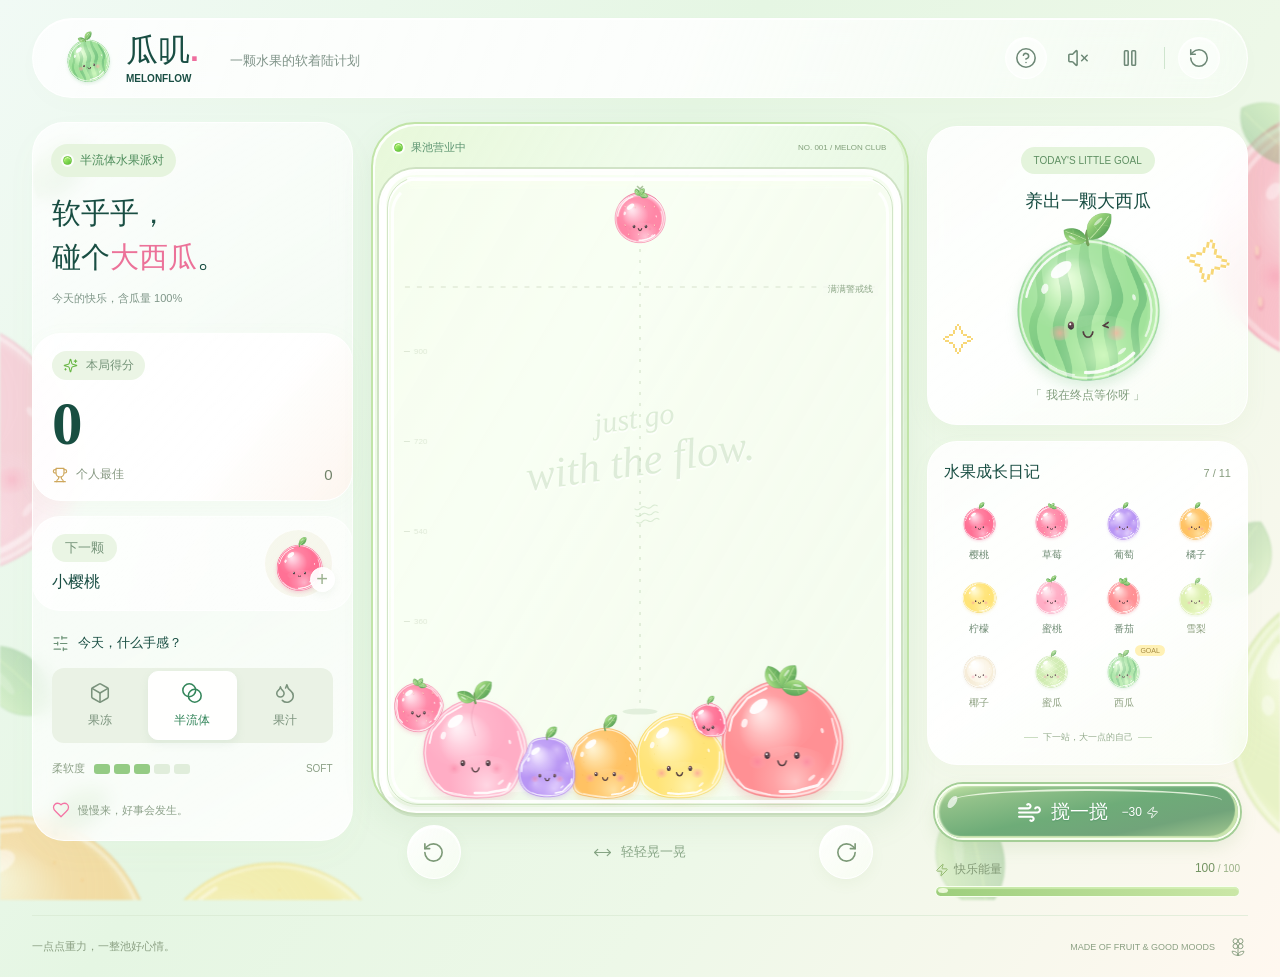
==== index.html @ a5ca7ea1 "初始化仓库" ====
<!doctype html>
<html lang="zh-CN">
<head>
  <meta charset="UTF-8">
  <meta name="viewport" content="width=device-width, initial-scale=1, viewport-fit=cover">
  <meta name="theme-color" content="#f4f8f4">
  <meta name="description" content="瓜叽 MelonFlow，一池软乎乎的水果，半流体物理合成小游戏。">
  <title>瓜叽 MelonFlow · 半流体水果派对</title>
  <link rel="stylesheet" href="styles.css">
  <script defer src="vendor/matter.min.js"></script>
  <script defer src="vendor/lucide.min.js"></script>
  <script defer src="fruit-art.js"></script>
  <script defer src="game.js"></script>
</head>
<body>
  <canvas id="orchard-backdrop" aria-hidden="true"></canvas>
  <div class="app-shell">
    <header class="site-header">
      <a class="brand" href="./index.html" aria-label="瓜叽 MelonFlow 首页">
        <canvas class="brand-fruit" width="112" height="112" aria-hidden="true"></canvas>
        <span class="brand-type"><strong>瓜叽<span class="brand-dot">.</span></strong><span>MELONFLOW</span></span>
      </a>
      <span class="header-caption">一颗水果的软着陆计划</span>
      <nav class="header-actions" aria-label="游戏设置">
        <button class="icon-button" id="help-button" title="玩法" aria-label="查看玩法"><i data-lucide="circle-help"></i></button>
        <button class="icon-button" id="sound-button" title="开启声音" aria-label="开启声音" aria-pressed="false"><i data-lucide="volume-x"></i></button>
        <button class="icon-button" id="pause-button" title="暂停" aria-label="暂停游戏" aria-pressed="false"><i data-lucide="pause"></i></button>
        <span class="action-divider"></span>
        <button class="icon-button" id="restart-button" title="重新开始" aria-label="重新开始"><i data-lucide="rotate-ccw"></i></button>
      </nav>
    </header>

    <main class="game-layout">
      <aside class="left-column">
        <div class="intro">
          <div class="eyebrow"><span class="live-dot"></span> 半流体水果派对</div>
          <h1>软乎乎，<br>碰个<span class="pink-word">大西瓜</span>。</h1>
          <span class="handwritten">今天的快乐，含瓜量 100%</span>
        </div>

        <section class="score-section" aria-label="分数">
          <div class="section-label"><i data-lucide="sparkles"></i> 本局得分</div>
          <div id="score" class="score-number" aria-live="polite">0</div>
          <div class="best-score"><i data-lucide="trophy"></i> 个人最佳 <strong id="best-score">0</strong></div>
        </section>

        <section class="next-section" aria-label="下一颗水果">
          <div><div class="section-label">下一颗</div><div class="next-name" id="next-name">小草莓</div></div>
          <div class="next-fruit-wrap"><canvas id="next-fruit" width="160" height="160" aria-label="下一颗水果预览"></canvas><span class="next-plus">+</span></div>
        </section>

        <section class="physics-section" aria-labelledby="physics-heading">
          <h2 id="physics-heading"><i data-lucide="sliders-horizontal"></i> 今天，什么手感？</h2>
          <div class="mode-options" role="group" aria-label="水果物态">
            <button data-mode="jelly" aria-pressed="false"><i data-lucide="box"></i><span>果冻</span></button>
            <button data-mode="soft" class="active" aria-pressed="true"><i data-lucide="blend"></i><span>半流体</span></button>
            <button data-mode="juice" aria-pressed="false"><i data-lucide="droplets"></i><span>果汁</span></button>
          </div>
          <div class="material-readout"><span id="mode-state">柔软度</span><span class="softness-meter" aria-hidden="true"><b></b><b></b><b></b><b></b><b></b></span><span id="mode-value">SOFT</span></div>
        </section>

        <div class="little-note"><i data-lucide="heart"></i><span>慢慢来，好事会发生。</span></div>
      </aside>

      <section class="play-column" aria-label="水果合成果池">
        <div class="stage-heading"><span><span class="live-dot"></span> <span id="stage-status">果池营业中</span></span><span class="stage-id">NO. 001 / MELON CLUB</span></div>
        <div class="tank" id="tank">
          <div class="tank-topline"></div>
          <canvas id="game-canvas" width="520" height="640" tabindex="0" aria-label="水果果池，移动指针瞄准，点击投放；方向键瞄准，回车投放"></canvas>
          <div class="tank-watermark" aria-hidden="true"><span>just go</span><strong>with the flow.</strong><i data-lucide="waves"></i></div>
          <div class="danger-tag" aria-hidden="true">满满警戒线</div>
          <div class="combo-toast" id="combo-toast" role="status"></div>
          <div class="tank-overlay" id="pause-overlay" hidden><div class="overlay-symbol"><i data-lucide="coffee"></i></div><h2>休息一小口</h2><p>水果们也在等你。</p><button class="primary-button" id="resume-button"><i data-lucide="play"></i> 继续快乐</button></div>
          <div class="tank-overlay" id="gameover-overlay" hidden><canvas id="over-fruit" width="200" height="200"></canvas><div class="eyebrow">这池快乐，已满格</div><h2>下次一定有大西瓜</h2><p>本局得分 <strong id="final-score">0</strong></p><button class="primary-button" id="again-button"><i data-lucide="rotate-ccw"></i> 再来一池</button></div>
        </div>
        <div class="tilt-controls"><button id="tilt-left" class="tilt-button" title="向左倾斜（A）" aria-label="向左倾斜"><i data-lucide="rotate-ccw"></i></button><span><i data-lucide="move-horizontal"></i> 轻轻晃一晃</span><button id="tilt-right" class="tilt-button" title="向右倾斜（D）" aria-label="向右倾斜"><i data-lucide="rotate-cw"></i></button></div>
      </section>

      <aside class="right-column">
        <section class="goal-section" aria-label="终极目标">
          <span class="tag">TODAY'S LITTLE GOAL</span>
          <h2>养出一颗大西瓜</h2>
          <div class="goal-fruit"><span class="spark spark-one">✧</span><canvas id="goal-fruit" width="340" height="300" aria-label="软萌西瓜"></canvas><span class="spark spark-two">✧</span></div>
          <span class="goal-caption">「 我在终点等你呀 」</span>
        </section>

        <section class="evolution-section" aria-labelledby="evolution-heading">
          <div class="section-title"><h2 id="evolution-heading">水果成长日记</h2><span id="discovered-count">5 / 11</span></div>
          <div class="fruit-collection" id="fruit-collection"></div>
          <div class="evolution-foot"><span class="mini-line"></span> 下一站，大一点的自己 <span class="mini-line"></span></div>
        </section>

        <section class="stir-section" aria-label="搅动果池">
          <button class="stir-button" id="stir-button"><i data-lucide="wind"></i><span>搅一搅</span><small>−30</small><i data-lucide="zap" class="small-zap"></i></button>
          <div class="energy-label"><span><i data-lucide="zap"></i> 快乐能量</span><strong><span id="energy-value">100</span><small> / 100</small></strong></div>
          <div class="energy-track" role="progressbar" aria-label="快乐能量" aria-valuemin="0" aria-valuemax="100" aria-valuenow="100"><div id="energy-fill"></div></div>
        </section>
      </aside>
    </main>

    <footer class="site-footer"><span>一点点重力，一整池好心情。</span><span class="footer-brand">MADE OF FRUIT & GOOD MOODS <i data-lucide="flower-2"></i></span></footer>
  </div>

  <dialog id="help-dialog" class="modal">
    <button class="icon-button modal-close" aria-label="关闭玩法"><i data-lucide="x"></i></button>
    <div class="eyebrow">WELCOME TO MELON CLUB</div><h2>一池水果，慢慢变大。</h2>
    <p>移动鼠标瞄准，点击投放；在手机上拖动瞄准，松手投放。两颗相同的水果碰在一起，就会融合长大。</p>
    <p>直接按住水果，就可以揉捏、拉伸，松手后软软地弹回来。切换果冻、半流体、果汁，感受不同弹性。</p>
    <p>按住左右按钮倾斜果池，或消耗 30 能量搅一搅。能量会慢慢恢复。</p>
    <p>水果持续超过警戒线 3 秒，本局结束。合出大西瓜后可以继续挑战更高分！</p>
    <div class="key-guide"><span><kbd>←</kbd><kbd>→</kbd> 瞄准</span><span><kbd>Enter</kbd> 投放</span><span><kbd>A</kbd><kbd>D</kbd> 倾斜</span><span><kbd>Space</kbd> 搅动</span><span><kbd>P</kbd> 暂停</span></div>
    <button class="primary-button modal-close">好，开瓜！ <i data-lucide="arrow-right"></i></button>
  </dialog>
  <dialog id="restart-dialog" class="modal compact-modal"><h2>开启新的一池？</h2><p>本局进度将重新开始，个人最佳会保留。</p><div class="dialog-actions"><button class="secondary-button" id="cancel-restart">继续这局</button><button class="primary-button" id="confirm-restart">重新开始</button></div></dialog>
  <div id="notice" class="notice" role="status"></div>
  <noscript>请开启浏览器 JavaScript 来玩瓜叽。</noscript>
</body>
</html>
---- styles.css ----
@charset "UTF-8";
:root {
  font-family: "Segoe UI", "PingFang SC", "Microsoft YaHei", sans-serif;
  color: #194e43;
  background: #eef9ec;
  font-synthesis: none;
  --ink: #194e43;
  --muted: #7e9786;
  --green: #68aa70;
  --line: #dcebd6;
  --pink: #ed76a0;
  --mint: #e8f4e2;
  --glass: linear-gradient(145deg, #ffffffd9, #fffffff0 55%, #fafff8b5);
}
* { box-sizing: border-box; letter-spacing: 0; }
body { margin: 0; min-width: 320px; background: linear-gradient(125deg, #f1faf5 0%, #e5f6e3 39%, #edf8e8 66%, #fff8f0 100%); }
#orchard-backdrop { position: fixed; inset: 0; width: 100%; height: 100%; pointer-events: none; z-index: 0; filter: blur(1.2px); }
button, a { -webkit-tap-highlight-color: transparent; }
button { font: inherit; cursor: pointer; transition: background .18s, transform .18s, box-shadow .18s; }
button:disabled { cursor: default; }
button:focus-visible, a:focus-visible { outline: 3px solid #f48ab0; outline-offset: 4px; }
button:hover:not(:disabled) { transform: translateY(-2px); }
button:active:not(:disabled) { transform: translateY(1px); }
svg { width: 20px; height: 20px; stroke-width: 1.7; flex-shrink: 0; }
button svg { pointer-events: none; }
h1, h2, p { margin: 0; }
h2 { font-size: 16px; font-weight: 650; }
[hidden] { display: none !important; }
.app-shell { position: relative; z-index: 1; max-width: 1440px; padding: 20px 48px 0; margin: auto; }
.site-header { height: 80px; display: flex; align-items: center; border: 1px solid #ffffffdb; border-radius: 40px; padding: 0 27px; gap: 31px; background: linear-gradient(110deg, #ffffffc9, #ffffffe0 52%, #fafffa8f); box-shadow: 0 7px 25px #648e4b04, inset 0 1px 0 #fff; backdrop-filter: blur(12px); }
.brand { display: flex; align-items: center; text-decoration: none; color: var(--ink); gap: 10px; }
.brand-fruit { width: 56px; height: 56px; transform: rotate(-8deg); }
.brand-type { display: flex; flex-direction: column; gap: 0; }
.brand-type strong { font-size: 32px; font-weight: 900; line-height: 1.15; }
.brand-dot { color: #ee6e9e; }
.brand-type > span { font-size: 10px; font-weight: 750; margin-top: 4px; }
.header-caption { font-size: 13px; color: #7f9388; padding-top: 6px; }
.header-actions { margin-left: auto; display: flex; align-items: center; gap: 10px; }
.icon-button { width: 42px; height: 42px; border: 1px solid transparent; background: transparent; color: #6d8876; border-radius: 50%; display: grid; place-items: center; }
.icon-button:first-child, .icon-button:last-child { background: #ffffff82; border-color: #ffffffc9; box-shadow: inset 0 1px 2px #fff; }
.icon-button:hover { background: #fff; color: #378757; box-shadow: 0 4px 12px #7fbc7d1f; }
.icon-button svg { width: 22px; height: 22px; }
.action-divider { width: 1px; height: 22px; background: #cfe5ce; margin: 0 3px; }

.game-layout { display: grid; grid-template-columns: minmax(235px, .94fr) minmax(390px, 1.58fr) minmax(235px, .94fr); gap: 22px; margin: 24px 0 18px; align-items: start; }
.left-column, .right-column { min-width: 0; }
.left-column { background: linear-gradient(150deg, #ffffffc4, #ffffff8f 48%, #ffffffe0); border: 1px solid #ffffffd9; border-radius: 38px; padding: 24px 23px 23px; box-shadow: 0 12px 36px #83a97407; backdrop-filter: blur(9px); }
.intro { padding: 0 0 7px; }
.eyebrow { font-size: 12px; font-weight: 650; color: #4f8d5c; display: inline-flex; align-items: center; gap: 8px; }
.intro .eyebrow { border-radius: 20px; padding: 8px 12px; margin-left: -1px; background: #e6f4de; }
.live-dot { width: 9px; height: 9px; border: 1px solid #6cc33f; border-radius: 50%; background: linear-gradient(135deg, #b6f973, #53bd35); box-shadow: 0 0 0 2px #ffffffd9, inset 0 1px 1px #e9ffbd; display: inline-block; }
.intro h1 { font-size: 35px; line-height: 1.53; font-weight: 850; margin-top: 14px; white-space: nowrap; }
.pink-word { color: #ec7299; }
.handwritten { font-size: 13px; color: #7f9688; display: block; margin-top: 9px; line-height: 1.7; }
.score-section { position: relative; padding: 19px 23px 18px; margin: 19px -24px 0; border: 1px solid #fff; border-radius: 29px; background: linear-gradient(130deg, #ffffffdb, #fffffff0 62%, #fff3edc4); box-shadow: 0 4px 21px #a9ce940b; }
.section-label { font-size: 13px; color: #749378; display: flex; gap: 8px; align-items: center; }
.score-section .section-label { display: inline-flex; padding: 6px 11px; border-radius: 20px; background: #ebf5e5; font-size: 12px; }
.section-label svg { width: 15px; height: 15px; color: #6ab847; }
.score-number { font-family: Georgia, "Times New Roman", serif; font-size: 69px; font-weight: 600; line-height: 1.05; margin-top: 12px; color: #184e41; font-variant-numeric: tabular-nums; }
.score-number.pop { animation: score-pop .3s ease; }
.best-score { display: flex; align-items: center; gap: 8px; font-size: 12px; color: #859780; margin-top: 10px; }
.best-score svg { width: 16px; height: 16px; color: #cea75c; }
.best-score strong { font-size: 15px; font-weight: 500; color: #718269; margin-left: auto; }
.next-section { display: flex; align-items: center; justify-content: space-between; padding: 13px 23px; margin: 15px -24px 0; min-height: 108px; border: 1px solid #ffffffba; border-radius: 28px; background: linear-gradient(125deg, #ffffffd9, #ffffff80); }
.next-section .section-label { background: #eaf5e4; display: inline-flex; border-radius: 16px; padding: 5px 13px; }
.next-name { font-size: 16px; font-weight: 650; margin-top: 10px; }
.next-fruit-wrap { width: 84px; height: 84px; position: relative; background: linear-gradient(135deg, #f6f8ed, #f3f1e4b3); border: 1px solid #ffffffc9; border-radius: 50%; }
.next-fruit-wrap canvas { width: 82px; height: 82px; }
.next-plus { position: absolute; right: -3px; bottom: 5px; background: #ffffffed; box-shadow: 0 3px 8px #87a5741a; border: 1px solid #fff; border-radius: 50%; width: 25px; height: 25px; display: grid; place-items: center; font-size: 20px; color: #9bb18f; }
.physics-section { padding-top: 23px; }
.physics-section h2 { display: flex; align-items: center; gap: 9px; font-size: 14px; }
.physics-section h2 svg { width: 17px; height: 17px; color: #6c9277; }
.mode-options { display: grid; grid-template-columns: repeat(3, 1fr); gap: 3px; background: #eaf2e5; padding: 3px; border-radius: 12px; margin-top: 16px; }
.mode-options button { display: flex; flex-direction: column; align-items: center; gap: 8px; border: 1px solid transparent; color: #7a927c; background: transparent; padding: 10px 2px; border-radius: 10px; font-size: 12px; white-space: nowrap; }
.mode-options button svg { width: 22px; height: 22px; }
.mode-options button.active { background: #fffffffa; color: #34865b; border-color: #fff; box-shadow: 0 4px 10px #87b0881f; }
.material-readout { display: flex; gap: 9px; align-items: center; color: #8ca086; font-size: 11px; margin-top: 18px; }
.material-readout > span:last-child { margin-left: auto; font-size: 10px; }
.softness-meter { display: flex; gap: 4px; }
.softness-meter b { height: 10px; width: 16px; background: #96cb85; border-radius: 3px; }
.softness-meter b:nth-child(n+4) { background: #ddecda; }
.little-note { font-size: 12px; color: #8da18a; margin-top: 28px; display: flex; align-items: center; gap: 8px; }
.little-note svg { width: 18px; height: 18px; color: #f474a4; }

.play-column { position: relative; isolation: isolate; padding: 4px 8px 0; }
.play-column:before { content: ""; position: absolute; inset: 0 0 79px; z-index: -1; border: 2px solid #c1e4a8; border-radius: 44px; background: linear-gradient(120deg, #e6f8ce96, #f6fff1ad 35%, #c7e8bf61 100%); box-shadow: inset 2px 2px 0 #ffffffd6, inset -3px -2px 0 #d4edc58c, 0 13px 30px #84a7731a; }
.stage-heading { display: flex; justify-content: space-between; align-items: center; font-size: 12px; color: #5c9470; height: 43px; margin: 0 21px; }
.stage-heading > span:first-child { display: flex; align-items: center; gap: 8px; }
.stage-id { font-size: 9px; color: #82a07b; }
.tank { aspect-ratio: 520 / 640; width: 100%; position: relative; isolation: isolate; border: 2px solid #ffffffe6; border-radius: 37px; background: #fbfff6b8; box-shadow: 0 0 0 2px #c1d7b5a8, inset 0 0 0 4px #ffffffb8, inset 5px 0 1px #fff, inset -5px 0 1px #fff, inset 0 -8px 2px #e2eed49c, 0 4px 0 #a9c89959; overflow: hidden; transition: transform .18s ease; }
.tank:before { content: ""; position: absolute; inset: 6px; border: 1px solid #aecb9e80; border-radius: 31px; box-shadow: inset 1px 2px 0 #fff, 0 0 1px #fff; z-index: 3; pointer-events: none; }
.tank:after { content: ""; pointer-events: none; position: absolute; inset: 12px 10px 8px; border: 3px solid transparent; border-left-color: #ffffffd9; border-right-color: #ffffffdb; border-bottom-color: #ffffffd9; border-radius: 30px; z-index: 4; }
.tank-topline { position: absolute; top: 6px; left: 26px; right: 26px; height: 4px; border-radius: 8px; background: #ffffffed; z-index: 3; box-shadow: 0 4px 5px #fafff0c9; }
#game-canvas { position: absolute; inset: 0; width: 100%; height: 100%; touch-action: none; z-index: 2; cursor: crosshair; outline: none; }
.tank-watermark { position: absolute; left: 0; right: 0; top: 36%; display: flex; align-items: center; flex-direction: column; pointer-events: none; color: #bfdab780; text-shadow: 0 2px 0 #ffffffb0; transform: rotate(-8deg); font-family: Georgia, serif; z-index: 0; }
.tank-watermark span { font-size: 30px; font-style: italic; }
.tank-watermark strong { font-size: 43px; font-style: italic; font-weight: 400; line-height: 1.2; }
.tank-watermark svg { margin-top: 14px; width: 36px; height: 27px; stroke-width: 1; }
.danger-tag { position: absolute; top: 17.5%; right: 21px; font-size: 9px; color: #91aa8a; background: #f5fbf1b8; padding: 0 5px; pointer-events: none; z-index: 3; }
.tilt-controls { display: flex; align-items: center; justify-content: space-between; padding: 0 28px; height: 79px; }
.tilt-button { background: linear-gradient(140deg, #fffffff5, #fbfff6a1); border: 1px solid #fff; border-radius: 50%; color: #7d9a78; width: 54px; height: 54px; box-shadow: 0 5px 14px #7ba56710, inset 0 2px 1px #fff; display: grid; place-items: center; touch-action: none; user-select: none; }
.tilt-button svg { width: 23px; height: 23px; }
.tilt-controls > span { font-size: 13px; color: #86a484; display: flex; align-items: center; gap: 9px; }
.tilt-controls > span svg { width: 19px; height: 19px; stroke-width: 1.5; }
.combo-toast { position: absolute; top: 23%; left: 0; right: 0; text-align: center; font-size: 22px; font-weight: 800; color: #ea7999; text-shadow: 0 2px 0 #fff; z-index: 4; pointer-events: none; opacity: 0; transform: translateY(8px); transition: .2s; }
.combo-toast.show { opacity: 1; transform: translateY(0); }

.right-column { padding-top: 4px; }
.goal-section { position: relative; text-align: center; border: 1px solid #fff; border-radius: 36px; background: var(--glass); padding: 23px 20px 20px; box-shadow: 0 8px 22px #a1be8510; backdrop-filter: blur(10px); }
.tag { font-size: 10px; background: #e4f4dc; color: #609064; border-radius: 20px; padding: 8px 13px; display: inline-block; }
.goal-section h2 { font-size: 21px; margin-top: 15px; font-weight: 750; }
.goal-fruit { position: relative; height: 185px; display: flex; justify-content: center; align-items: center; margin-top: 8px; }
.goal-fruit canvas { width: 240px; height: 212px; max-width: 100%; object-fit: contain; animation: float 4.6s ease-in-out infinite; }
.spark { position: absolute; color: #f7d777; text-shadow: 0 1px 0 #fff, 1px 0 0 #fff; font-size: 46px; font-family: Georgia, serif; }
.spark-one { top: 17px; right: 0; transform: rotate(9deg); }
.spark-two { bottom: 20px; left: 0; font-size: 32px; }
.goal-caption { font-size: 12px; color: #829e7e; display: inline-block; margin-top: 7px; }
.evolution-section { border: 1px solid #fff; border-radius: 30px; padding: 22px 23px 21px; margin-top: 16px; background: var(--glass); box-shadow: 0 7px 25px #9abc8a08; backdrop-filter: blur(10px); }
.section-title { display: flex; align-items: center; justify-content: space-between; gap: 5px; }
.section-title h2 { font-size: 16px; font-weight: 700; }
.section-title > span { font-size: 11px; color: #879d7e; }
.fruit-collection { display: grid; grid-template-columns: repeat(4, 1fr); gap: 13px 5px; margin-top: 20px; }
.fruit-item { display: flex; flex-direction: column; align-items: center; gap: 5px; position: relative; }
.fruit-item canvas { width: 49px; height: 49px; max-width: 100%; object-fit: contain; transition: transform .2s; }
.fruit-item:hover canvas { transform: translateY(-3px) rotate(-7deg); }
.fruit-item span { font-size: 10px; color: #718d76; white-space: nowrap; }
.fruit-item.undiscovered canvas { opacity: .82; }
.fruit-item.undiscovered span { color: #8ea181; }
.fruit-item:last-child:after { content: "GOAL"; position: absolute; top: -3px; right: -6px; color: #a68c43; background: #fff1b5; border-radius: 10px; padding: 2px 5px; font-size: 7px; }
.fruit-item.just-found canvas { animation: score-pop .5s; }
.evolution-foot { display: flex; align-items: center; justify-content: center; gap: 7px; font-size: 10px; color: #95ac8e; white-space: nowrap; margin-top: 21px; }
.mini-line { height: 1px; width: 22px; background: #caddc1; }
.stir-section { margin-top: 19px; padding: 0 8px; }
.stir-button { position: relative; isolation: isolate; overflow: hidden; width: 100%; height: 60px; display: flex; align-items: center; justify-content: center; gap: 9px; color: #fff; background: linear-gradient(168deg, #c4e5a6 0%, #93c28a 17%, #6eac78 48%, #71a47a 74%, #a6ca92 100%); border: 2px solid #f9fff0; border-radius: 32px; box-shadow: 0 0 0 2px #a4ce97, inset 2px 0 2px #f7ffe6, inset -3px -2px 1px #c9e4ad, 0 7px 18px #7eaa6329; text-shadow: 0 1px 1px #3d885b66; font-size: 19px; font-weight: 700; }
.stir-button:before { content: ""; position: absolute; inset: 3px 16px 50%; border-top: 2px solid #faffefcc; border-radius: 50%; pointer-events: none; }
.stir-button:after { content: ""; position: absolute; left: 12px; top: 9px; width: 7px; height: 14px; background: #ffffffb3; border-radius: 50%; transform: rotate(35deg); pointer-events: none; }
.stir-button:hover { box-shadow: 0 0 0 2px #93c583, inset 2px 0 2px #f7ffe6, inset -3px -2px 1px #c9e4ad, 0 9px 22px #7eaa6338; }
.stir-button:disabled { background: linear-gradient(160deg, #d0e1c6, #a9c1a6); box-shadow: 0 0 0 2px #c4d6bc; color: #f7fff0; }
.stir-button > svg:first-child { width: 25px; height: 25px; stroke-width: 2; }
.stir-button small { margin-left: 5px; font-size: 12px; font-weight: 500; }
.stir-button .small-zap { width: 13px; height: 13px; margin-left: -5px; }
.energy-label { display: flex; justify-content: space-between; font-size: 12px; color: #849b78; margin-top: 21px; }
.energy-label > span { display: flex; align-items: center; gap: 5px; }
.energy-label svg { width: 14px; height: 14px; color: #94ba71; }
.energy-label strong { font-size: 12px; font-weight: 500; color: #739362; }
.energy-label small { font-size: 10px; color: #9ab187; }
.energy-track { height: 11px; background: #e3efd7; border: 1px solid #f8fff0; border-radius: 8px; overflow: hidden; margin-top: 8px; box-shadow: inset 0 1px 2px #9dbd8b22; }
#energy-fill { position: relative; height: 100%; width: 100%; background: linear-gradient(90deg, #9dce7c, #cbe7a7); border-radius: 8px; box-shadow: inset 0 2px 1px #ddf5bf9c; transition: width .3s; }
#energy-fill:before { content: ""; position: absolute; top: 1px; left: 2px; width: 10px; height: 5px; border-radius: 50%; background: #f8ffe8d9; }

.site-footer { border-top: 1px solid #d6e8d0a3; margin-top: 17px; min-height: 62px; display: flex; justify-content: space-between; align-items: center; font-size: 11px; color: #8ba083; }
.footer-brand { font-size: 9px; display: flex; align-items: center; gap: 13px; }
.footer-brand svg { height: 20px; width: 20px; stroke-width: 1.2; }
.tank-overlay { position: absolute; inset: 0; z-index: 8; background: #f7fff2eb; backdrop-filter: blur(10px); display: flex; flex-direction: column; align-items: center; justify-content: center; padding: 25px; text-align: center; }
.tank-overlay h2 { font-size: 25px; margin-top: 18px; }
.tank-overlay p { font-size: 14px; color: #809b79; margin: 15px 0 30px; }
.overlay-symbol { width: 78px; height: 78px; background: #e4f2d7; border: 2px solid #fff; border-radius: 50%; display: grid; place-items: center; }
.overlay-symbol svg { width: 32px; height: 32px; color: #81a66b; }
.tank-overlay canvas { width: 140px; height: 140px; }
.tank-overlay .eyebrow { margin-top: 20px; }
.primary-button, .secondary-button { border-radius: 20px; padding: 12px 22px; display: inline-flex; align-items: center; justify-content: center; gap: 9px; font-size: 14px; min-height: 44px; }
.primary-button { background: linear-gradient(145deg, #8ec583, #66a878); border: 1px solid #fff; color: #fff; box-shadow: 0 3px 9px #83b87533; }
.primary-button svg { width: 17px; height: 17px; }
.secondary-button { color: #729566; border: 1px solid #d8e9cb; background: #f6fbed; }
.modal { max-width: 490px; width: calc(100% - 32px); padding: 37px; border: 2px solid #fff; border-radius: 30px; background: #fafff5; color: var(--ink); box-shadow: 0 20px 100px #4c774129; }
.modal::backdrop { background: #4e78503b; backdrop-filter: blur(6px); }
.modal > .modal-close.icon-button { position: absolute; right: 12px; top: 12px; }
.modal h2 { font-size: 22px; margin: 17px 0; }
.modal p { font-size: 13px; color: #71916b; line-height: 1.9; margin: 12px 0; }
.modal > .primary-button { margin-top: 22px; }
.key-guide { display: flex; flex-wrap: wrap; gap: 13px 16px; margin-top: 25px; }
.key-guide > span { font-size: 10px; color: #819877; display: flex; align-items: center; gap: 4px; }
kbd { font-family: inherit; display: inline-block; border: 1px solid #d8e8cf; border-radius: 5px; padding: 3px 5px; background: #ecf6e5; font-size: 10px; }
.dialog-actions { display: flex; gap: 10px; justify-content: flex-end; margin-top: 25px; }
.compact-modal h2 { margin-top: 0; }
.notice { position: fixed; bottom: 28px; left: 50%; transform: translate(-50%, 15px); background: #5d9770; color: #fff; padding: 13px 22px; border: 1px solid #ffffffb3; border-radius: 24px; box-shadow: 0 5px 20px #56814b24; font-size: 13px; z-index: 25; opacity: 0; transition: .2s; pointer-events: none; max-width: 90%; text-align: center; }
.notice.show { opacity: 1; transform: translate(-50%, 0); }
@keyframes float { 0%,100% { transform: translateY(0) rotate(-6deg); } 50% { transform: translateY(-5px) rotate(-3deg); } }
@keyframes score-pop { 0%,100% { transform: scale(1); } 40% { transform: scale(1.08); } }

@media (max-width: 1300px) and (min-width: 981px) {
  .app-shell { padding: 18px 32px 0; }
  .game-layout { grid-template-columns: minmax(210px, .94fr) minmax(360px, 1.58fr) minmax(210px, .94fr); gap: 18px; }
  .left-column { padding: 21px 19px; border-radius: 32px; }
  .intro h1 { font-size: 29px; }
  .handwritten { font-size: 11px; }
  .score-section { margin-left: -20px; margin-right: -20px; padding: 17px 19px; }
  .score-number { font-size: 61px; }
  .next-section { margin-left: -20px; margin-right: -20px; padding: 12px 19px; min-height: 94px; }
  .next-fruit-wrap, .next-fruit-wrap canvas { width: 69px; height: 69px; }
  .physics-section h2 { font-size: 13px; }
  .little-note { font-size: 11px; margin-top: 25px; }
  .goal-section { padding: 20px 15px; border-radius: 30px; }
  .goal-section h2 { font-size: 18px; }
  .goal-fruit { height: 159px; }
  .goal-fruit canvas { width: 204px; height: 180px; }
  .evolution-section { padding: 20px 16px; }
  .fruit-collection { gap: 12px 2px; margin-top: 17px; }
  .fruit-item canvas { width: 43px; height: 43px; }
  .evolution-foot { font-size: 9px; gap: 5px; }
  .mini-line { width: 14px; }
  .stage-heading { margin: 0 15px; font-size: 11px; }
  .stage-id { font-size: 8px; }
  .stir-button { height: 56px; }
}
@media (max-width: 980px) and (min-width: 681px) {
  .app-shell { padding: 17px 28px 0; max-width: 850px; }
  .site-header { padding: 0 20px; height: 75px; gap: 16px; }
  .header-caption { font-size: 10px; }
  .header-actions { gap: 5px; }
  .game-layout { grid-template-columns: 228px minmax(300px, 1fr); gap: 20px; }
  .left-column { padding: 20px 18px; border-radius: 30px; }
  .intro h1 { font-size: 27px; }
  .handwritten { font-size: 10px; }
  .score-section { margin-left: -19px; margin-right: -19px; padding: 18px; }
  .next-section { margin-left: -19px; margin-right: -19px; padding: 12px 18px; }
  .next-fruit-wrap, .next-fruit-wrap canvas { width: 64px; height: 64px; }
  .physics-section h2 { font-size: 13px; }
  .material-readout { gap: 5px; font-size: 10px; }
  .softness-meter b { width: 13px; }
  .little-note { font-size: 10px; }
  .stage-heading { font-size: 10px; margin: 0 13px; }
  .stage-id { font-size: 7px; }
  .tilt-controls { padding: 0 15px; }
  .tilt-controls > span { font-size: 11px; }
  .right-column { grid-column: 1 / -1; display: grid; grid-template-columns: 210px 1fr; align-items: start; gap: 16px; padding: 0; }
  .goal-section { padding: 18px 12px; grid-column: 1; }
  .goal-section h2 { font-size: 16px; }
  .goal-fruit { height: 120px; }
  .goal-fruit canvas { width: 165px; height: 146px; }
  .tag { font-size: 8px; }
  .goal-caption { font-size: 10px; }
  .evolution-section { grid-column: 2; grid-row: 1 / 3; margin: 0; padding: 23px; }
  .fruit-collection { grid-template-columns: repeat(4, 1fr); }
  .stir-section { grid-column: 1; margin: 0; padding: 0 4px; }
  .stir-button { height: 49px; font-size: 16px; }
  .energy-label { margin-top: 17px; }
}
@media (max-width: 680px) {
  .app-shell { padding: 12px 14px 0; }
  #orchard-backdrop { opacity: .65; }
  .site-header { height: 66px; padding: 0 12px; gap: 12px; border-radius: 32px; }
  .brand { gap: 6px; }
  .brand-fruit { width: 43px; height: 43px; }
  .brand-type strong { font-size: 25px; }
  .brand-type > span { font-size: 7px; margin-top: 2px; }
  .header-caption { display: none; }
  .header-actions { gap: 2px; }
  .icon-button { width: 33px; height: 33px; }
  .icon-button svg { width: 18px; height: 18px; }
  .action-divider { margin: 0 2px; height: 17px; }
  .game-layout { display: flex; flex-direction: column; gap: 0; margin: 16px auto 0; max-width: 470px; }
  .left-column { width: 100%; display: grid; grid-template-columns: minmax(0, 1.75fr) minmax(100px, 1fr); align-items: stretch; gap: 10px; margin-bottom: 14px; padding: 0; background: none; border: 0; border-radius: 0; box-shadow: none; backdrop-filter: none; }
  .intro, .physics-section, .little-note { display: none; }
  .score-section { padding: 11px 15px; margin: 0; border: 1px solid #fff; border-radius: 23px; display: grid; grid-template-columns: .8fr 1fr; column-gap: 10px; align-items: center; background: #ffffffc9; }
  .score-section .section-label { font-size: 9px; background: none; padding: 0; gap: 4px; white-space: nowrap; }
  .score-section .section-label svg { width: 11px; height: 11px; }
  .score-number { font-size: 37px; margin-top: 5px; grid-column: 1; grid-row: 2; line-height: 1; }
  .best-score { grid-column: 2; grid-row: 1 / 3; margin: 0; display: flex; flex-wrap: wrap; column-gap: 4px; row-gap: 6px; align-self: center; font-size: 9px; }
  .best-score svg { width: 12px; height: 12px; }
  .best-score strong { flex-basis: 100%; margin: 0 0 0 16px; font-size: 16px; }
  .next-section { padding: 10px 8px; margin: 0; min-height: 0; border: 1px solid #fff; border-radius: 23px; justify-content: center; gap: 3px; background: #ffffffc9; }
  .next-section .section-label { font-size: 10px; background: none; padding: 0; }
  .next-name { font-size: 9px; margin-top: 8px; white-space: nowrap; }
  .next-fruit-wrap, .next-fruit-wrap canvas { width: 44px; height: 44px; }
  .next-plus { width: 15px; height: 15px; font-size: 12px; bottom: 0; }
  .play-column { width: 100%; padding: 2px 6px 0; }
  .play-column:before { border-radius: 29px; bottom: 63px; }
  .stage-heading { height: 35px; margin: 0 12px; font-size: 10px; }
  .live-dot { width: 7px; height: 7px; }
  .stage-id { font-size: 7px; }
  .tank { border-radius: 25px; }
  .tank:before { inset: 4px; border-radius: 21px; }
  .tank:after { inset: 9px 7px 6px; border-width: 2px; border-radius: 20px; }
  .tank-topline { left: 22px; right: 22px; top: 5px; height: 2px; }
  .tank-watermark span { font-size: 24px; }
  .tank-watermark strong { font-size: 33px; }
  .danger-tag { font-size: 7px; right: 12px; }
  .tilt-controls { height: 63px; padding: 0 15px; }
  .tilt-button { width: 43px; height: 43px; }
  .tilt-button svg { width: 19px; height: 19px; }
  .tilt-controls > span { font-size: 11px; }
  .tilt-controls > span svg { width: 16px; height: 16px; }
  .right-column { display: flex; flex-direction: column; width: 100%; padding: 0; margin-top: 7px; gap: 17px; }
  .goal-section { display: none; }
  .stir-section { order: -1; padding: 0 6px; margin: 0; display: grid; grid-template-columns: 1fr 1fr; gap: 0 23px; border: 0; align-items: center; }
  .stir-button { grid-column: 2; grid-row: 1 / 3; height: 47px; font-size: 16px; gap: 6px; }
  .stir-button > svg:first-child { width: 21px; height: 21px; }
  .stir-button small { font-size: 10px; margin-left: 1px; }
  .energy-label { grid-column: 1; grid-row: 1; margin: 0; font-size: 10px; }
  .energy-label strong { font-size: 10px; }
  .energy-label small { font-size: 8px; }
  .energy-label svg { width: 12px; height: 12px; }
  .energy-track { grid-column: 1; grid-row: 2; margin-top: 0; height: 9px; }
  .evolution-section { order: 1; padding: 20px; margin: 0; border-radius: 25px; }
  .section-title h2 { font-size: 14px; }
  .section-title > span { font-size: 10px; }
  .fruit-collection { grid-template-columns: repeat(6, 1fr); gap: 13px 3px; margin-top: 17px; }
  .fruit-item canvas { height: 43px; width: 43px; }
  .fruit-item span { font-size: 9px; }
  .fruit-item:last-child:after { right: -5px; font-size: 6px; padding: 1px 3px; }
  .evolution-foot { margin-top: 18px; font-size: 9px; }
  .site-footer { margin-top: 21px; min-height: 56px; font-size: 9px; justify-content: center; }
  .footer-brand { display: none; }
  .mobile-physics { display: block; order: 0; width: 100%; padding: 17px 20px; margin: 0; border: 1px solid #fff; border-radius: 24px; background: #ffffffc9; }
  .mobile-physics h2 { font-size: 12px; }
  .mobile-physics h2 svg { width: 15px; height: 15px; }
  .mobile-physics .mode-options { grid-template-columns: repeat(3, 1fr); margin-top: 12px; }
  .mobile-physics .mode-options button { flex-direction: row; justify-content: center; padding: 10px 5px; gap: 8px; font-size: 11px; }
  .mobile-physics .mode-options svg { width: 18px; height: 18px; }
  .mobile-physics .material-readout { display: none; }
  .tank-overlay h2 { font-size: 21px; }
  .tank-overlay p { font-size: 12px; }
  .modal { padding: 27px; border-radius: 26px; }
  .modal h2 { font-size: 20px; }
}
@media (max-width: 380px) {
  .app-shell { padding-left: 10px; padding-right: 10px; }
  .brand-fruit { width: 34px; height: 34px; }
  .brand-type strong { font-size: 22px; }
  .brand-type > span { font-size: 6px; }
  .header-actions { gap: 0; }
  .icon-button { width: 30px; height: 32px; }
  .site-header { gap: 7px; padding: 0 10px; }
  .score-section { padding: 11px 12px; column-gap: 5px; }
  .fruit-item canvas { width: 37px; height: 37px; }
  .evolution-section { padding: 19px 15px; }
  .tank-watermark strong { font-size: 28px; }
}
@media (prefers-reduced-motion: reduce) { *, *:before, *:after { animation: none !important; transition: none !important; } }
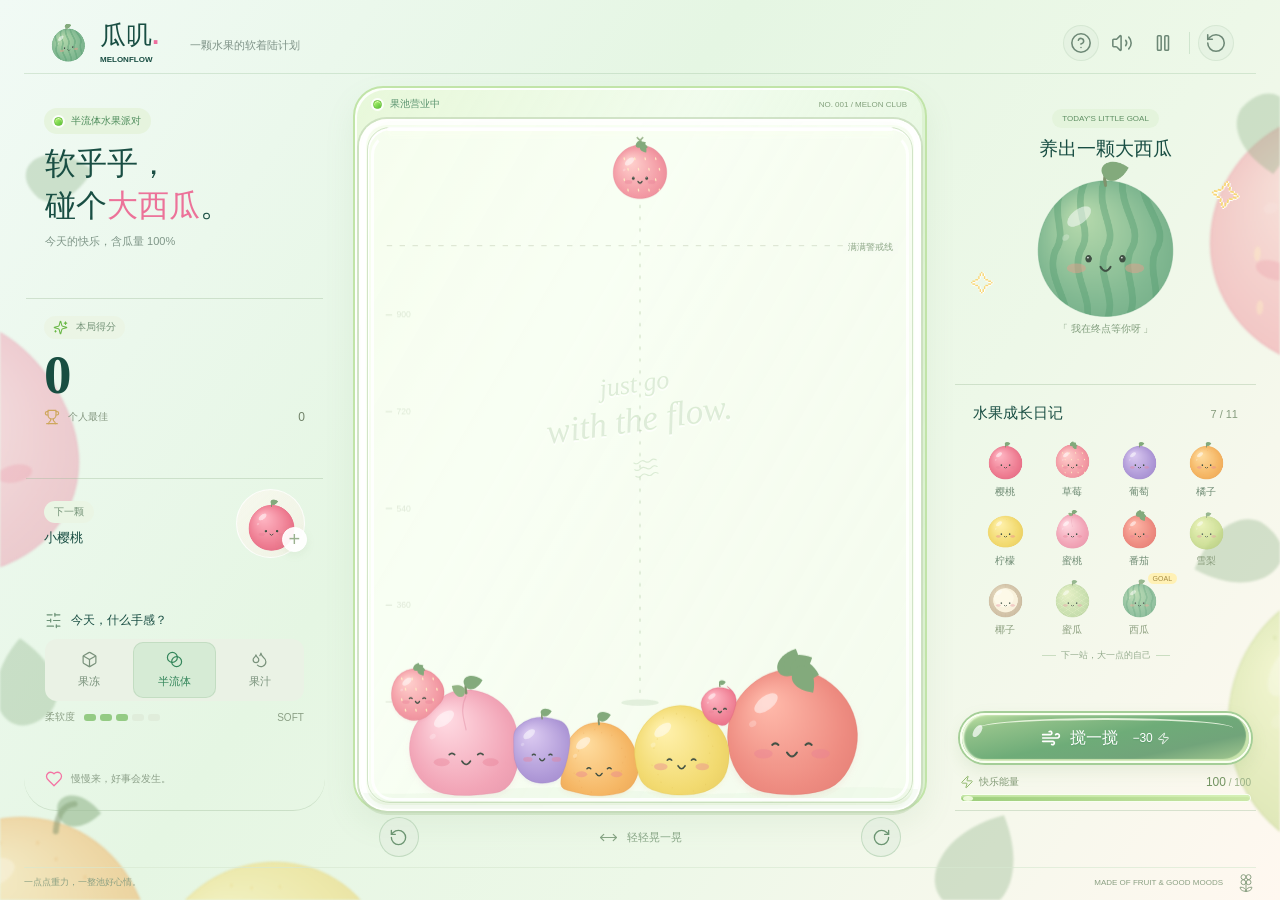
==== commit 74b919e7: "v1.0" ====
--- a/index.html
+++ b/index.html
@@ -4,12 +4,14 @@
   <meta charset="UTF-8">
   <meta name="viewport" content="width=device-width, initial-scale=1, viewport-fit=cover">
   <meta name="theme-color" content="#f4f8f4">
+  <link rel="icon" type="image/svg+xml" href="favicon.svg" sizes="any">
   <meta name="description" content="瓜叽 MelonFlow，一池软乎乎的水果，半流体物理合成小游戏。">
   <title>瓜叽 MelonFlow · 半流体水果派对</title>
   <link rel="stylesheet" href="styles.css">
   <script defer src="vendor/matter.min.js"></script>
   <script defer src="vendor/lucide.min.js"></script>
   <script defer src="fruit-art.js"></script>
+  <script defer src="game-audio.js"></script>
   <script defer src="game.js"></script>
 </head>
 <body>
@@ -23,7 +25,7 @@
       <span class="header-caption">一颗水果的软着陆计划</span>
       <nav class="header-actions" aria-label="游戏设置">
         <button class="icon-button" id="help-button" title="玩法" aria-label="查看玩法"><i data-lucide="circle-help"></i></button>
-        <button class="icon-button" id="sound-button" title="开启声音" aria-label="开启声音" aria-pressed="false"><i data-lucide="volume-x"></i></button>
+        <button class="icon-button" id="sound-button" title="关闭声音" aria-label="关闭声音" aria-pressed="true"><i data-lucide="volume-2"></i></button>
         <button class="icon-button" id="pause-button" title="暂停" aria-label="暂停游戏" aria-pressed="false"><i data-lucide="pause"></i></button>
         <span class="action-divider"></span>
         <button class="icon-button" id="restart-button" title="重新开始" aria-label="重新开始"><i data-lucide="rotate-ccw"></i></button>
@@ -105,7 +107,7 @@
     <button class="icon-button modal-close" aria-label="关闭玩法"><i data-lucide="x"></i></button>
     <div class="eyebrow">WELCOME TO MELON CLUB</div><h2>一池水果，慢慢变大。</h2>
     <p>移动鼠标瞄准，点击投放；在手机上拖动瞄准，松手投放。两颗相同的水果碰在一起，就会融合长大。</p>
-    <p>直接按住水果，就可以揉捏、拉伸，松手后软软地弹回来。切换果冻、半流体、果汁，感受不同弹性。</p>
+    <p>果池里的水果会自然挤压、回弹，不能手动拖动。切换果冻、半流体、果汁，感受不同弹性。</p>
     <p>按住左右按钮倾斜果池，或消耗 30 能量搅一搅。能量会慢慢恢复。</p>
     <p>水果持续超过警戒线 3 秒，本局结束。合出大西瓜后可以继续挑战更高分！</p>
     <div class="key-guide"><span><kbd>←</kbd><kbd>→</kbd> 瞄准</span><span><kbd>Enter</kbd> 投放</span><span><kbd>A</kbd><kbd>D</kbd> 倾斜</span><span><kbd>Space</kbd> 搅动</span><span><kbd>P</kbd> 暂停</span></div>
--- a/styles.css
+++ b/styles.css
@@ -5,14 +5,10 @@
   background: #eef9ec;
   font-synthesis: none;
   --ink: #194e43;
-  --muted: #7e9786;
-  --green: #68aa70;
-  --line: #dcebd6;
-  --pink: #ed76a0;
-  --mint: #e8f4e2;
-  --glass: linear-gradient(145deg, #ffffffd9, #fffffff0 55%, #fafff8b5);
 }
 * { box-sizing: border-box; letter-spacing: 0; }
+html, body { scrollbar-width: none; }
+html::-webkit-scrollbar, body::-webkit-scrollbar { width: 0; height: 0; }
 body { margin: 0; min-width: 320px; background: linear-gradient(125deg, #f1faf5 0%, #e5f6e3 39%, #edf8e8 66%, #fff8f0 100%); }
 #orchard-backdrop { position: fixed; inset: 0; width: 100%; height: 100%; pointer-events: none; z-index: 0; filter: blur(1.2px); }
 button, a { -webkit-tap-highlight-color: transparent; }
@@ -27,7 +23,7 @@
 h2 { font-size: 16px; font-weight: 650; }
 [hidden] { display: none !important; }
 .app-shell { position: relative; z-index: 1; max-width: 1440px; padding: 20px 48px 0; margin: auto; }
-.site-header { height: 80px; display: flex; align-items: center; border: 1px solid #ffffffdb; border-radius: 40px; padding: 0 27px; gap: 31px; background: linear-gradient(110deg, #ffffffc9, #ffffffe0 52%, #fafffa8f); box-shadow: 0 7px 25px #648e4b04, inset 0 1px 0 #fff; backdrop-filter: blur(12px); }
+.site-header { height: 80px; display: flex; align-items: center; border-bottom: 1px solid #a6c8a660; padding: 0 27px; gap: 31px; }
 .brand { display: flex; align-items: center; text-decoration: none; color: var(--ink); gap: 10px; }
 .brand-fruit { width: 56px; height: 56px; transform: rotate(-8deg); }
 .brand-type { display: flex; flex-direction: column; gap: 0; }
@@ -37,14 +33,14 @@
 .header-caption { font-size: 13px; color: #7f9388; padding-top: 6px; }
 .header-actions { margin-left: auto; display: flex; align-items: center; gap: 10px; }
 .icon-button { width: 42px; height: 42px; border: 1px solid transparent; background: transparent; color: #6d8876; border-radius: 50%; display: grid; place-items: center; }
-.icon-button:first-child, .icon-button:last-child { background: #ffffff82; border-color: #ffffffc9; box-shadow: inset 0 1px 2px #fff; }
-.icon-button:hover { background: #fff; color: #378757; box-shadow: 0 4px 12px #7fbc7d1f; }
+.icon-button:first-child, .icon-button:last-child { background: #dfeede80; border-color: #a6c8a640; }
+.icon-button:hover { background: #d9ead8; color: #378757; }
 .icon-button svg { width: 22px; height: 22px; }
 .action-divider { width: 1px; height: 22px; background: #cfe5ce; margin: 0 3px; }
 
 .game-layout { display: grid; grid-template-columns: minmax(235px, .94fr) minmax(390px, 1.58fr) minmax(235px, .94fr); gap: 22px; margin: 24px 0 18px; align-items: start; }
 .left-column, .right-column { min-width: 0; }
-.left-column { background: linear-gradient(150deg, #ffffffc4, #ffffff8f 48%, #ffffffe0); border: 1px solid #ffffffd9; border-radius: 38px; padding: 24px 23px 23px; box-shadow: 0 12px 36px #83a97407; backdrop-filter: blur(9px); }
+.left-column { padding: 24px 23px 23px; }
 .intro { padding: 0 0 7px; }
 .eyebrow { font-size: 12px; font-weight: 650; color: #4f8d5c; display: inline-flex; align-items: center; gap: 8px; }
 .intro .eyebrow { border-radius: 20px; padding: 8px 12px; margin-left: -1px; background: #e6f4de; }
@@ -52,7 +48,7 @@
 .intro h1 { font-size: 35px; line-height: 1.53; font-weight: 850; margin-top: 14px; white-space: nowrap; }
 .pink-word { color: #ec7299; }
 .handwritten { font-size: 13px; color: #7f9688; display: block; margin-top: 9px; line-height: 1.7; }
-.score-section { position: relative; padding: 19px 23px 18px; margin: 19px -24px 0; border: 1px solid #fff; border-radius: 29px; background: linear-gradient(130deg, #ffffffdb, #fffffff0 62%, #fff3edc4); box-shadow: 0 4px 21px #a9ce940b; }
+.score-section { position: relative; padding: 19px 23px 18px; margin: 19px -24px 0; border-top: 1px solid #9dbb9a61; border-radius: 0; }
 .section-label { font-size: 13px; color: #749378; display: flex; gap: 8px; align-items: center; }
 .score-section .section-label { display: inline-flex; padding: 6px 11px; border-radius: 20px; background: #ebf5e5; font-size: 12px; }
 .section-label svg { width: 15px; height: 15px; color: #6ab847; }
@@ -61,7 +57,7 @@
 .best-score { display: flex; align-items: center; gap: 8px; font-size: 12px; color: #859780; margin-top: 10px; }
 .best-score svg { width: 16px; height: 16px; color: #cea75c; }
 .best-score strong { font-size: 15px; font-weight: 500; color: #718269; margin-left: auto; }
-.next-section { display: flex; align-items: center; justify-content: space-between; padding: 13px 23px; margin: 15px -24px 0; min-height: 108px; border: 1px solid #ffffffba; border-radius: 28px; background: linear-gradient(125deg, #ffffffd9, #ffffff80); }
+.next-section { display: flex; align-items: center; justify-content: space-between; padding: 13px 23px; margin: 15px -24px 0; min-height: 108px; border-top: 1px solid #9dbb9a61; border-radius: 0; }
 .next-section .section-label { background: #eaf5e4; display: inline-flex; border-radius: 16px; padding: 5px 13px; }
 .next-name { font-size: 16px; font-weight: 650; margin-top: 10px; }
 .next-fruit-wrap { width: 84px; height: 84px; position: relative; background: linear-gradient(135deg, #f6f8ed, #f3f1e4b3); border: 1px solid #ffffffc9; border-radius: 50%; }
@@ -73,7 +69,7 @@
 .mode-options { display: grid; grid-template-columns: repeat(3, 1fr); gap: 3px; background: #eaf2e5; padding: 3px; border-radius: 12px; margin-top: 16px; }
 .mode-options button { display: flex; flex-direction: column; align-items: center; gap: 8px; border: 1px solid transparent; color: #7a927c; background: transparent; padding: 10px 2px; border-radius: 10px; font-size: 12px; white-space: nowrap; }
 .mode-options button svg { width: 22px; height: 22px; }
-.mode-options button.active { background: #fffffffa; color: #34865b; border-color: #fff; box-shadow: 0 4px 10px #87b0881f; }
+.mode-options button.active { background: #d6ebd5; color: #34865b; border-color: #a6c8a66b; }
 .material-readout { display: flex; gap: 9px; align-items: center; color: #8ca086; font-size: 11px; margin-top: 18px; }
 .material-readout > span:last-child { margin-left: auto; font-size: 10px; }
 .softness-meter { display: flex; gap: 4px; }
@@ -98,7 +94,7 @@
 .tank-watermark svg { margin-top: 14px; width: 36px; height: 27px; stroke-width: 1; }
 .danger-tag { position: absolute; top: 17.5%; right: 21px; font-size: 9px; color: #91aa8a; background: #f5fbf1b8; padding: 0 5px; pointer-events: none; z-index: 3; }
 .tilt-controls { display: flex; align-items: center; justify-content: space-between; padding: 0 28px; height: 79px; }
-.tilt-button { background: linear-gradient(140deg, #fffffff5, #fbfff6a1); border: 1px solid #fff; border-radius: 50%; color: #7d9a78; width: 54px; height: 54px; box-shadow: 0 5px 14px #7ba56710, inset 0 2px 1px #fff; display: grid; place-items: center; touch-action: none; user-select: none; }
+.tilt-button { background: #e2efdfb8; border: 1px solid #a6c8a688; border-radius: 50%; color: #6c9572; width: 54px; height: 54px; display: grid; place-items: center; touch-action: none; user-select: none; }
 .tilt-button svg { width: 23px; height: 23px; }
 .tilt-controls > span { font-size: 13px; color: #86a484; display: flex; align-items: center; gap: 9px; }
 .tilt-controls > span svg { width: 19px; height: 19px; stroke-width: 1.5; }
@@ -106,7 +102,7 @@
 .combo-toast.show { opacity: 1; transform: translateY(0); }
 
 .right-column { padding-top: 4px; }
-.goal-section { position: relative; text-align: center; border: 1px solid #fff; border-radius: 36px; background: var(--glass); padding: 23px 20px 20px; box-shadow: 0 8px 22px #a1be8510; backdrop-filter: blur(10px); }
+.goal-section { position: relative; text-align: center; padding: 23px 20px 20px; }
 .tag { font-size: 10px; background: #e4f4dc; color: #609064; border-radius: 20px; padding: 8px 13px; display: inline-block; }
 .goal-section h2 { font-size: 21px; margin-top: 15px; font-weight: 750; }
 .goal-fruit { position: relative; height: 185px; display: flex; justify-content: center; align-items: center; margin-top: 8px; }
@@ -115,7 +111,7 @@
 .spark-one { top: 17px; right: 0; transform: rotate(9deg); }
 .spark-two { bottom: 20px; left: 0; font-size: 32px; }
 .goal-caption { font-size: 12px; color: #829e7e; display: inline-block; margin-top: 7px; }
-.evolution-section { border: 1px solid #fff; border-radius: 30px; padding: 22px 23px 21px; margin-top: 16px; background: var(--glass); box-shadow: 0 7px 25px #9abc8a08; backdrop-filter: blur(10px); }
+.evolution-section { border-top: 1px solid #9dbb9a61; border-radius: 0; padding: 22px 23px 21px; margin-top: 16px; }
 .section-title { display: flex; align-items: center; justify-content: space-between; gap: 5px; }
 .section-title h2 { font-size: 16px; font-weight: 700; }
 .section-title > span { font-size: 11px; color: #879d7e; }
@@ -252,14 +248,14 @@
   .game-layout { display: flex; flex-direction: column; gap: 0; margin: 16px auto 0; max-width: 470px; }
   .left-column { width: 100%; display: grid; grid-template-columns: minmax(0, 1.75fr) minmax(100px, 1fr); align-items: stretch; gap: 10px; margin-bottom: 14px; padding: 0; background: none; border: 0; border-radius: 0; box-shadow: none; backdrop-filter: none; }
   .intro, .physics-section, .little-note { display: none; }
-  .score-section { padding: 11px 15px; margin: 0; border: 1px solid #fff; border-radius: 23px; display: grid; grid-template-columns: .8fr 1fr; column-gap: 10px; align-items: center; background: #ffffffc9; }
+  .score-section { padding: 11px 15px; margin: 0; border-top: 1px solid #9dbb9a61; display: grid; grid-template-columns: .8fr 1fr; column-gap: 10px; align-items: center; }
   .score-section .section-label { font-size: 9px; background: none; padding: 0; gap: 4px; white-space: nowrap; }
   .score-section .section-label svg { width: 11px; height: 11px; }
   .score-number { font-size: 37px; margin-top: 5px; grid-column: 1; grid-row: 2; line-height: 1; }
   .best-score { grid-column: 2; grid-row: 1 / 3; margin: 0; display: flex; flex-wrap: wrap; column-gap: 4px; row-gap: 6px; align-self: center; font-size: 9px; }
   .best-score svg { width: 12px; height: 12px; }
   .best-score strong { flex-basis: 100%; margin: 0 0 0 16px; font-size: 16px; }
-  .next-section { padding: 10px 8px; margin: 0; min-height: 0; border: 1px solid #fff; border-radius: 23px; justify-content: center; gap: 3px; background: #ffffffc9; }
+  .next-section { padding: 10px 8px; margin: 0; min-height: 0; border-top: 1px solid #9dbb9a61; justify-content: center; gap: 3px; }
   .next-section .section-label { font-size: 10px; background: none; padding: 0; }
   .next-name { font-size: 9px; margin-top: 8px; white-space: nowrap; }
   .next-fruit-wrap, .next-fruit-wrap canvas { width: 44px; height: 44px; }
@@ -292,7 +288,7 @@
   .energy-label small { font-size: 8px; }
   .energy-label svg { width: 12px; height: 12px; }
   .energy-track { grid-column: 1; grid-row: 2; margin-top: 0; height: 9px; }
-  .evolution-section { order: 1; padding: 20px; margin: 0; border-radius: 25px; }
+  .evolution-section { order: 1; padding: 20px; margin: 0; }
   .section-title h2 { font-size: 14px; }
   .section-title > span { font-size: 10px; }
   .fruit-collection { grid-template-columns: repeat(6, 1fr); gap: 13px 3px; margin-top: 17px; }
@@ -302,7 +298,7 @@
   .evolution-foot { margin-top: 18px; font-size: 9px; }
   .site-footer { margin-top: 21px; min-height: 56px; font-size: 9px; justify-content: center; }
   .footer-brand { display: none; }
-  .mobile-physics { display: block; order: 0; width: 100%; padding: 17px 20px; margin: 0; border: 1px solid #fff; border-radius: 24px; background: #ffffffc9; }
+  .mobile-physics { display: block; order: 0; width: 100%; padding: 17px 20px; margin: 0; border-top: 1px solid #9dbb9a61; }
   .mobile-physics h2 { font-size: 12px; }
   .mobile-physics h2 svg { width: 15px; height: 15px; }
   .mobile-physics .mode-options { grid-template-columns: repeat(3, 1fr); margin-top: 12px; }
@@ -327,4 +323,134 @@
   .evolution-section { padding: 19px 15px; }
   .tank-watermark strong { font-size: 28px; }
 }
+@media (min-width: 981px) {
+  .app-shell { max-width: 1360px; min-height: 100dvh; padding: 12px 24px 0; }
+  .site-header { height: 62px; padding: 0 22px; }
+  .brand-fruit { width: 44px; height: 44px; }
+  .brand-type strong { font-size: 26px; }
+  .brand-type > span { font-size: 8px; }
+  .header-caption { font-size: 11px; }
+  .header-actions { gap: 5px; }
+  .icon-button { width: 36px; height: 36px; }
+  .game-layout { grid-template-columns: minmax(0, 1fr) minmax(300px, min(575px, calc((100dvh - 208px) * .8125 + 12px))) minmax(0, 1fr); gap: 28px; margin: 12px 0 4px; }
+  .left-column, .right-column { display: flex; flex-direction: column; justify-content: space-between; height: calc(100% - 52px); border-bottom: 1px solid #9dbb9a61; }
+  .left-column { padding: 17px 18px 18px; }
+  .intro .eyebrow { font-size: 10px; padding: 6px 10px; }
+  .intro h1 { font-size: 28px; line-height: 1.36; margin-top: 9px; }
+  .handwritten { font-size: 11px; margin-top: 5px; }
+  .score-section { padding: 12px 18px; margin: 12px -19px 0; border-radius: 24px; }
+  .score-section .section-label { padding: 4px 9px; font-size: 10px; }
+  .score-number { font-size: 46px; margin-top: 7px; overflow-wrap: anywhere; }
+  .best-score { font-size: 10px; margin-top: 5px; }
+  .best-score strong { font-size: 12px; }
+  .next-section { min-height: 78px; margin: 10px -19px 0; padding: 8px 18px; border-radius: 23px; }
+  .next-section .section-label { padding: 4px 10px; font-size: 10px; }
+  .next-name { font-size: 13px; margin-top: 6px; }
+  .next-fruit-wrap, .next-fruit-wrap canvas { width: 61px; height: 61px; }
+  .physics-section { padding-top: 16px; }
+  .physics-section h2 { font-size: 12px; }
+  .mode-options { margin-top: 10px; }
+  .mode-options button { gap: 4px; padding: 8px 2px; font-size: 10px; }
+  .mode-options button svg { width: 17px; height: 17px; }
+  .material-readout { margin-top: 9px; font-size: 10px; }
+  .softness-meter b { width: 12px; height: 7px; }
+  .little-note { margin-top: 17px; font-size: 10px; }
+  .play-column { padding: 3px 6px 0; }
+  .play-column:before { bottom: 52px; border-radius: 30px; }
+  .stage-heading { height: 30px; margin: 0 14px; font-size: 10px; }
+  .stage-id { font-size: 8px; }
+  .tank { border-radius: 28px; }
+  .tank:before { border-radius: 23px; }
+  .tank:after { border-radius: 22px; }
+  .tank-watermark span { font-size: 26px; }
+  .tank-watermark strong { font-size: 35px; }
+  .tilt-controls { height: 52px; padding: 0 20px; }
+  .tilt-button { width: 40px; height: 40px; }
+  .tilt-button svg { width: 19px; height: 19px; }
+  .tilt-controls > span { font-size: 11px; }
+  .right-column { padding-top: 3px; padding-bottom: 8px; }
+  .goal-section { padding: 14px 14px 12px; border-radius: 27px; }
+  .tag { font-size: 8px; padding: 5px 10px; }
+  .goal-section h2 { font-size: 17px; margin-top: 8px; }
+  .goal-fruit { height: 125px; margin-top: 1px; }
+  .goal-fruit canvas { width: 167px; height: 148px; }
+  .goal-caption { font-size: 10px; margin-top: 1px; }
+  .spark { font-size: 29px; }
+  .spark-two { font-size: 23px; }
+  .evolution-section { padding: 15px 17px 14px; margin-top: 10px; border-radius: 24px; }
+  .section-title h2 { font-size: 13px; }
+  .fruit-collection { gap: 6px 3px; margin-top: 12px; }
+  .fruit-item { gap: 2px; }
+  .fruit-item canvas { width: 40px; height: 40px; }
+  .fruit-item span { font-size: 9px; }
+  .evolution-foot { margin-top: 12px; font-size: 9px; }
+  .mini-line { width: 14px; }
+  .stir-section { margin-top: 11px; padding: 0 5px; }
+  .stir-button { height: 45px; font-size: 15px; }
+  .stir-button > svg:first-child { width: 20px; height: 20px; }
+  .energy-label { margin-top: 12px; font-size: 10px; }
+  .energy-track { height: 8px; margin-top: 5px; }
+  .site-footer { min-height: 30px; margin-top: 4px; font-size: 9px; }
+  .footer-brand { font-size: 8px; }
+}
+@media (min-width: 981px) and (min-height: 830px) {
+  .left-column { padding: 22px 21px; }
+  .intro h1 { font-size: 31px; }
+  .score-section { padding: 17px 18px; margin-top: 17px; }
+  .score-number { font-size: 55px; }
+  .next-section { min-height: 90px; margin-top: 14px; }
+  .next-fruit-wrap, .next-fruit-wrap canvas { width: 69px; height: 69px; }
+  .physics-section { padding-top: 21px; }
+  .mode-options button { font-size: 11px; gap: 6px; }
+  .little-note { margin-top: 23px; }
+  .goal-section { padding: 18px 16px 15px; }
+  .goal-section h2 { font-size: 19px; }
+  .goal-fruit { height: 155px; }
+  .goal-fruit canvas { width: 195px; height: 173px; }
+  .evolution-section { padding: 19px 18px 17px; }
+  .section-title h2 { font-size: 15px; }
+  .fruit-collection { gap: 8px 3px; margin-top: 15px; }
+  .fruit-item canvas { width: 45px; height: 45px; }
+  .fruit-item span { font-size: 10px; }
+  .stir-button { height: 50px; font-size: 16px; }
+}
+@media (min-width: 981px) and (max-height: 740px) {
+  .app-shell { padding-top: 8px; }
+  .site-header { height: 54px; }
+  .game-layout { margin-top: 8px; }
+  .intro h1 { font-size: 25px; line-height: 1.3; }
+  .intro { padding-bottom: 0; }
+  .handwritten { margin-top: 3px; font-size: 10px; }
+  .left-column { padding-top: 13px; padding-bottom: 13px; }
+  .score-section { margin-top: 9px; padding-top: 9px; padding-bottom: 9px; }
+  .score-number { font-size: 40px; }
+  .next-section { min-height: 67px; padding-top: 5px; padding-bottom: 5px; }
+  .next-fruit-wrap, .next-fruit-wrap canvas { width: 53px; height: 53px; }
+  .physics-section { padding-top: 12px; }
+  .little-note { margin-top: 11px; }
+  .goal-fruit { height: 95px; }
+  .goal-fruit canvas { width: 130px; height: 115px; }
+  .goal-section { padding-top: 11px; padding-bottom: 9px; }
+  .goal-section h2 { font-size: 16px; }
+  .evolution-section { padding-top: 12px; padding-bottom: 11px; }
+  .fruit-collection { margin-top: 9px; gap: 4px 3px; }
+  .fruit-item canvas { width: 34px; height: 34px; }
+  .evolution-foot { margin-top: 8px; }
+  .site-footer { min-height: 24px; }
+}
+@media (min-width: 981px) and (max-height: 640px) {
+  .handwritten, .little-note, .goal-caption, .evolution-foot { display: none; }
+  .goal-section { padding-top: 4px; padding-bottom: 3px; }
+  .goal-section h2 { margin-top: 3px; font-size: 14px; }
+  .goal-fruit { height: 66px; margin-top: 0; }
+  .goal-fruit canvas { width: 88px; height: 78px; }
+  .evolution-section { margin-top: 4px; padding-top: 7px; padding-bottom: 6px; }
+  .fruit-collection { margin-top: 5px; gap: 3px 3px; }
+  .fruit-item { gap: 0; }
+  .fruit-item canvas { width: 31px; height: 31px; }
+  .stir-section { margin-top: 6px; }
+  .energy-label { margin-top: 7px; }
+  .energy-track { margin-top: 3px; }
+}
+.site-header, .score-section, .next-section, .evolution-section, .mobile-physics { border-radius: 0; }
 @media (prefers-reduced-motion: reduce) { *, *:before, *:after { animation: none !important; transition: none !important; } }
